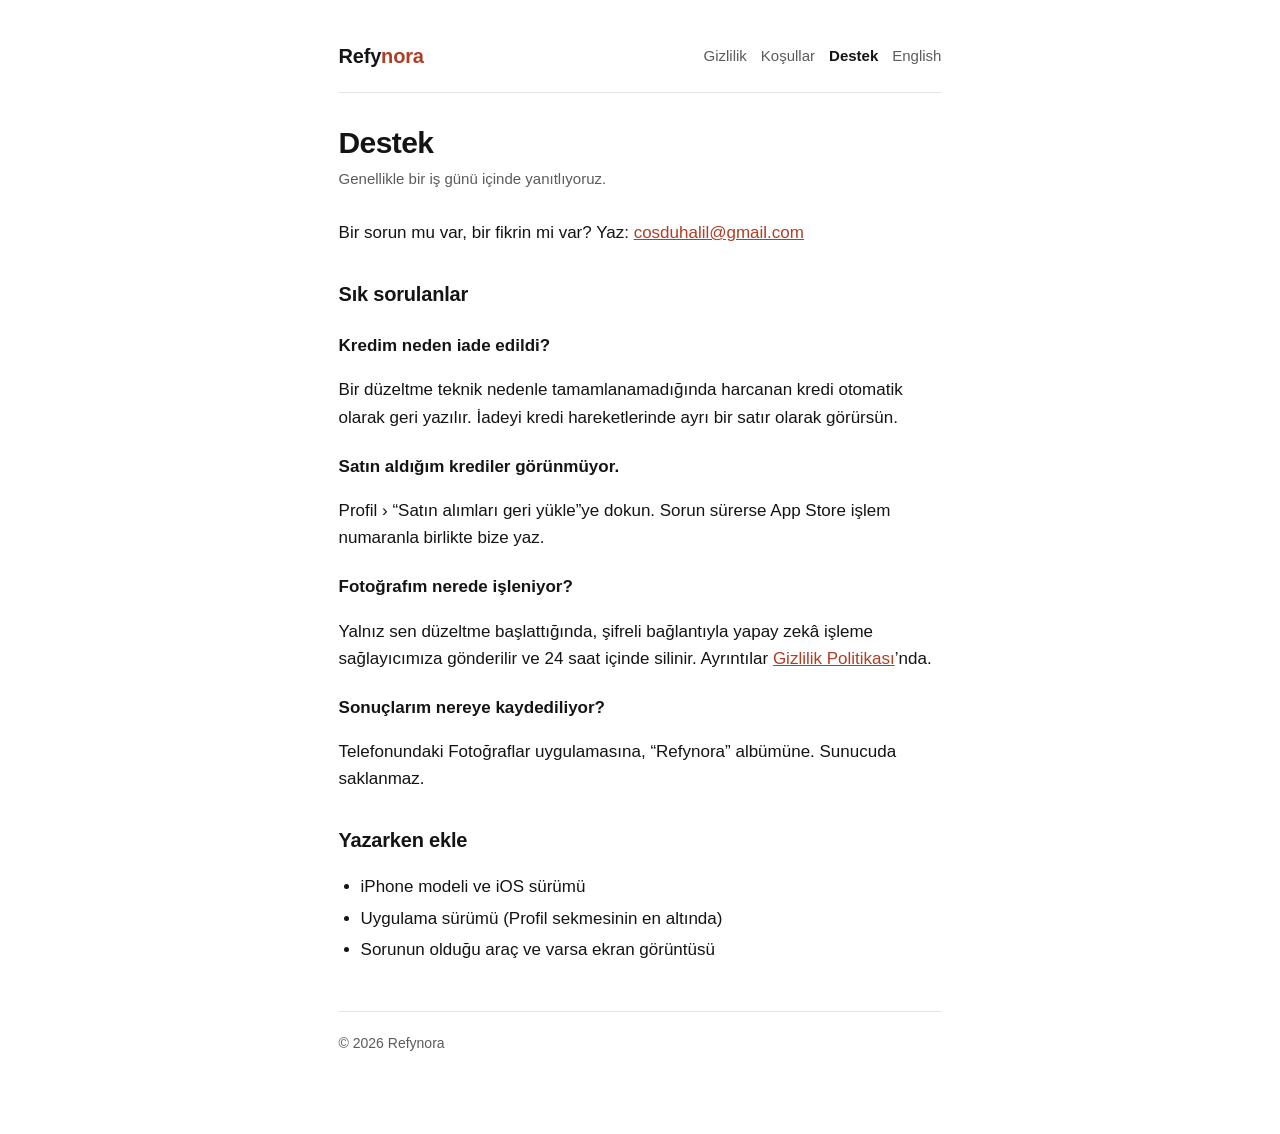
==== destek/index.html @ af69e692 "Refynora legal and support pages, Turkish and English" ====
<!doctype html>
<html lang="tr">
<head>
<meta charset="utf-8">
<meta name="viewport" content="width=device-width, initial-scale=1">
<title>Destek · Refynora</title>
<style>
  :root { --bg:#fff; --fg:#141416; --muted:#5b5b60; --line:#e6e6ea; --accent:#B03D24; }
  @media (prefers-color-scheme: dark) { :root { --bg:#0f0f11; --fg:#f4f4f5; --muted:#a1a1aa; --line:#27272a; --accent:#E96A4B; } }
  * { box-sizing: border-box; }
  body { margin:0; background:var(--bg); color:var(--fg); font: 17px/1.6 -apple-system, BlinkMacSystemFont, "Segoe UI", Roboto, sans-serif; }
  main { max-width: 68ch; margin: 0 auto; padding: 40px 20px 80px; }
  header { display:flex; justify-content:space-between; align-items:center; gap:16px; padding-bottom:20px; border-bottom:1px solid var(--line); margin-bottom:32px; flex-wrap:wrap; }
  header a.brand { font-weight:700; text-decoration:none; color:var(--fg); letter-spacing:-.01em; font-size:20px; }
  header a.brand span { color:var(--accent); }
  nav a { color:var(--muted); text-decoration:none; margin-left:14px; font-size:15px; }
  nav a[aria-current] { color:var(--fg); font-weight:600; }
  h1 { font-size:30px; line-height:1.2; letter-spacing:-.02em; margin:0 0 6px; }
  .meta { color:var(--muted); font-size:15px; margin:0 0 28px; }
  h2 { font-size:20px; margin:32px 0 8px; letter-spacing:-.01em; }
  h3 { font-size:17px; margin:22px 0 6px; }
  ul { padding-left: 22px; }
  li { margin: 4px 0; }
  a { color: var(--accent); }
  footer { margin-top:48px; padding-top:20px; border-top:1px solid var(--line); color:var(--muted); font-size:14px; }
</style>
</head>
<body>
<main>
  <header>
    <a class="brand" href="../">Refy<span>nora</span></a>
    <nav><a href="../gizlilik/">Gizlilik</a><a href="../kosullar/">Koşullar</a><a href="../destek/" aria-current="page">Destek</a><a href="../support/">English</a></nav>
  </header>
  <h1>Destek</h1>
  <p class="meta">Genellikle bir iş günü içinde yanıtlıyoruz.</p>
<p>Bir sorun mu var, bir fikrin mi var? Yaz: <a href="mailto:cosduhalil@gmail.com">cosduhalil@gmail.com</a></p>

<h2>Sık sorulanlar</h2>
<h3>Kredim neden iade edildi?</h3>
<p>Bir düzeltme teknik nedenle tamamlanamadığında harcanan kredi otomatik olarak geri yazılır. İadeyi kredi hareketlerinde ayrı bir satır olarak görürsün.</p>

<h3>Satın aldığım krediler görünmüyor.</h3>
<p>Profil › “Satın alımları geri yükle”ye dokun. Sorun sürerse App Store işlem numaranla birlikte bize yaz.</p>

<h3>Fotoğrafım nerede işleniyor?</h3>
<p>Yalnız sen düzeltme başlattığında, şifreli bağlantıyla yapay zekâ işleme sağlayıcımıza gönderilir ve 24 saat içinde silinir. Ayrıntılar <a href="../gizlilik/">Gizlilik Politikası</a>’nda.</p>

<h3>Sonuçlarım nereye kaydediliyor?</h3>
<p>Telefonundaki Fotoğraflar uygulamasına, “Refynora” albümüne. Sunucuda saklanmaz.</p>

<h2>Yazarken ekle</h2>
<ul>
  <li>iPhone modeli ve iOS sürümü</li>
  <li>Uygulama sürümü (Profil sekmesinin en altında)</li>
  <li>Sorunun olduğu araç ve varsa ekran görüntüsü</li>
</ul>
  <footer>© 2026 Refynora</footer>
</main>
</body>
</html>
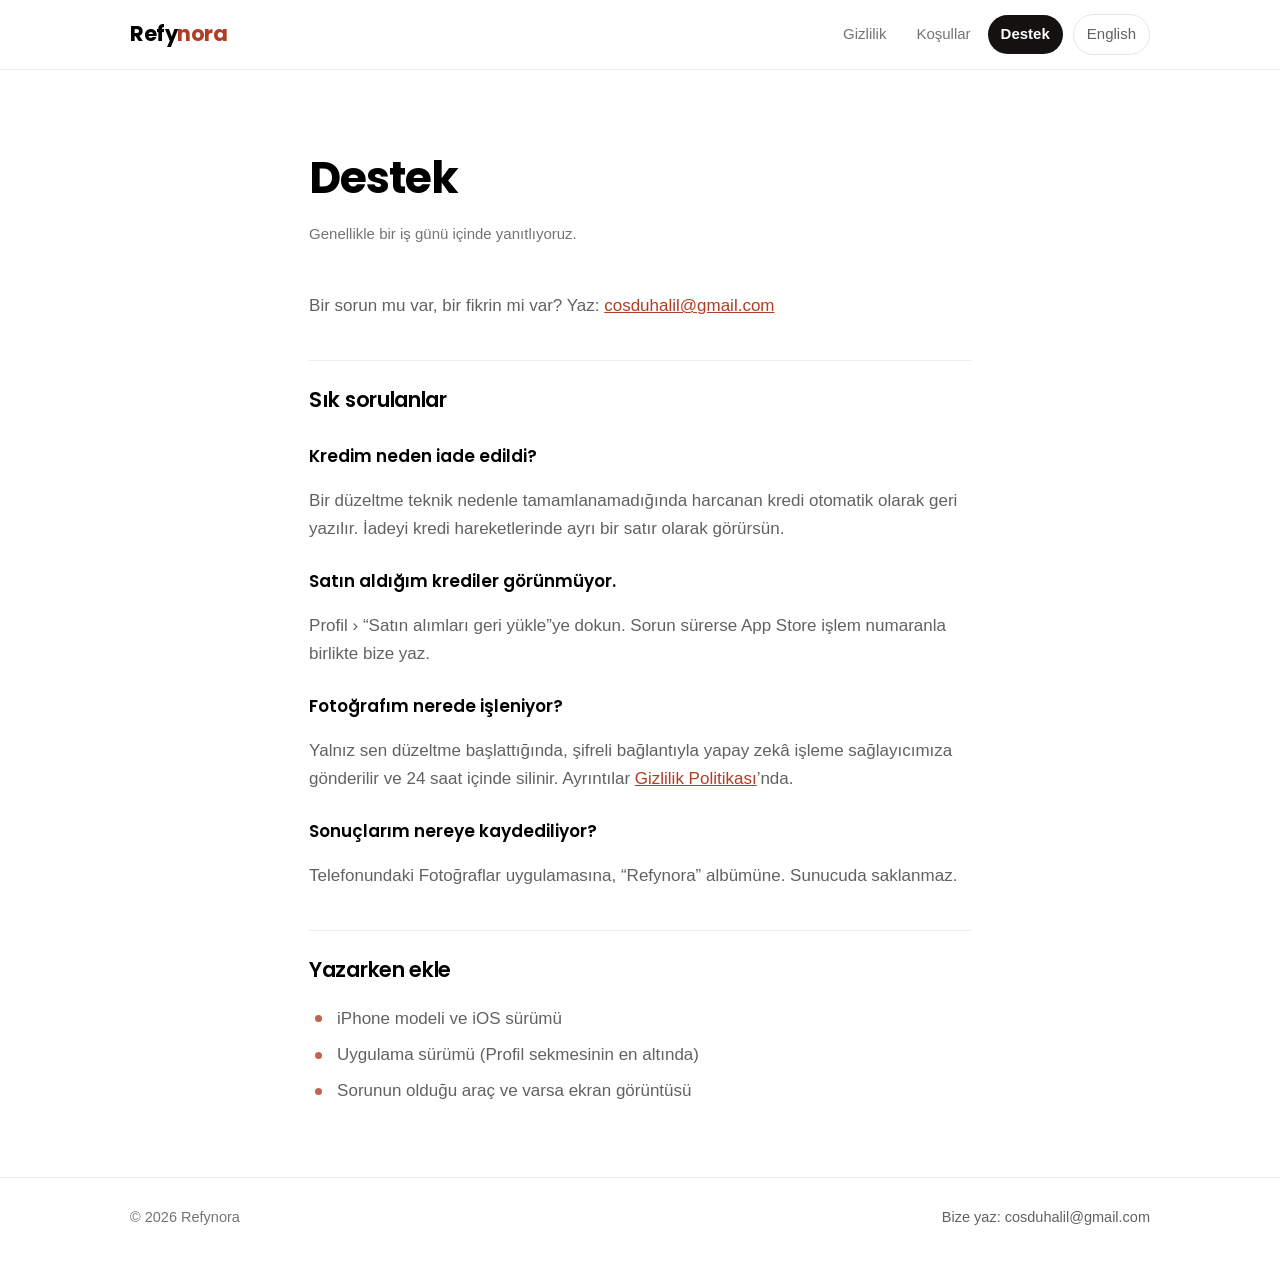
==== commit ad8bbc32: "Redesign as a product site: brand tokens, Poppins display, hero landing Dark-first palette and compo" ====
--- a/destek/index.html
+++ b/destek/index.html
@@ -4,35 +4,31 @@
 <meta charset="utf-8">
 <meta name="viewport" content="width=device-width, initial-scale=1">
 <title>Destek · Refynora</title>
-<style>
-  :root { --bg:#fff; --fg:#141416; --muted:#5b5b60; --line:#e6e6ea; --accent:#B03D24; }
-  @media (prefers-color-scheme: dark) { :root { --bg:#0f0f11; --fg:#f4f4f5; --muted:#a1a1aa; --line:#27272a; --accent:#E96A4B; } }
-  * { box-sizing: border-box; }
-  body { margin:0; background:var(--bg); color:var(--fg); font: 17px/1.6 -apple-system, BlinkMacSystemFont, "Segoe UI", Roboto, sans-serif; }
-  main { max-width: 68ch; margin: 0 auto; padding: 40px 20px 80px; }
-  header { display:flex; justify-content:space-between; align-items:center; gap:16px; padding-bottom:20px; border-bottom:1px solid var(--line); margin-bottom:32px; flex-wrap:wrap; }
-  header a.brand { font-weight:700; text-decoration:none; color:var(--fg); letter-spacing:-.01em; font-size:20px; }
-  header a.brand span { color:var(--accent); }
-  nav a { color:var(--muted); text-decoration:none; margin-left:14px; font-size:15px; }
-  nav a[aria-current] { color:var(--fg); font-weight:600; }
-  h1 { font-size:30px; line-height:1.2; letter-spacing:-.02em; margin:0 0 6px; }
-  .meta { color:var(--muted); font-size:15px; margin:0 0 28px; }
-  h2 { font-size:20px; margin:32px 0 8px; letter-spacing:-.01em; }
-  h3 { font-size:17px; margin:22px 0 6px; }
-  ul { padding-left: 22px; }
-  li { margin: 4px 0; }
-  a { color: var(--accent); }
-  footer { margin-top:48px; padding-top:20px; border-top:1px solid var(--line); color:var(--muted); font-size:14px; }
-</style>
+<meta name="description" content="Refynora desteği ve sık sorulanlar.">
+<meta property="og:title" content="Destek · Refynora">
+<meta property="og:description" content="Refynora desteği ve sık sorulanlar.">
+<meta property="og:image" content="https://halilcosdu.github.io/refynora-legal/assets/icon-180.png">
+<meta name="theme-color" content="#000000" media="(prefers-color-scheme: dark)">
+<meta name="theme-color" content="#ffffff" media="(prefers-color-scheme: light)">
+<link rel="icon" type="image/png" sizes="32x32" href="../assets/favicon-32.png">
+<link rel="apple-touch-icon" href="../assets/icon-180.png">
+<link rel="alternate" hreflang="tr" href="https://halilcosdu.github.io/refynora-legal/destek/">
+<link rel="alternate" hreflang="en" href="https://halilcosdu.github.io/refynora-legal/support/">
+<link rel="preconnect" href="https://fonts.googleapis.com">
+<link rel="preconnect" href="https://fonts.gstatic.com" crossorigin>
+<link href="https://fonts.googleapis.com/css2?family=Poppins:wght@500;600;700&display=swap" rel="stylesheet">
+<link rel="stylesheet" href="../styles.css">
 </head>
 <body>
-<main>
-  <header>
-    <a class="brand" href="../">Refy<span>nora</span></a>
-    <nav><a href="../gizlilik/">Gizlilik</a><a href="../kosullar/">Koşullar</a><a href="../destek/" aria-current="page">Destek</a><a href="../support/">English</a></nav>
-  </header>
+<div class="nav"><div class="nav-in">
+  <a class="brand" href="../">Refy<span>nora</span></a>
+  <nav><a href="../gizlilik/">Gizlilik</a><a href="../kosullar/">Koşullar</a><a href="../destek/" aria-current="page">Destek</a><a class="lang" href="../support/">English</a></nav>
+</div></div>
+<header class="doc-head"><div class="wrap">
   <h1>Destek</h1>
   <p class="meta">Genellikle bir iş günü içinde yanıtlıyoruz.</p>
+</div></header>
+<main class="wrap prose">
 <p>Bir sorun mu var, bir fikrin mi var? Yaz: <a href="mailto:cosduhalil@gmail.com">cosduhalil@gmail.com</a></p>
 
 <h2>Sık sorulanlar</h2>
@@ -54,7 +50,10 @@
   <li>Uygulama sürümü (Profil sekmesinin en altında)</li>
   <li>Sorunun olduğu araç ve varsa ekran görüntüsü</li>
 </ul>
-  <footer>© 2026 Refynora</footer>
 </main>
+<footer class="site"><div class="wrap">
+  <span>© 2026 Refynora</span>
+  <a href="mailto:cosduhalil@gmail.com">Bize yaz: cosduhalil@gmail.com</a>
+</div></footer>
 </body>
 </html>
--- a/styles.css
+++ b/styles.css
@@ -0,0 +1,232 @@
+/* Refynora — uygulamanın tasarım belirteçlerinin web karşılığı.
+   Kaynak: mobile/ios/Refynora/DesignSystem/Tokens.swift (koyu öncelikli). */
+
+:root {
+  --bg: #000;
+  --surface: #1a1a1c;
+  --surface2: #131315;
+  --fg: #fff;
+  --fg2: rgba(255, 255, 255, .72);
+  --fg3: rgba(255, 255, 255, .60);
+  --rule: rgba(255, 255, 255, .08);
+  --hairline: rgba(255, 255, 255, .06);
+  --accent: #e96a4b;
+  --btn: #cc4a2e;
+  --on-btn: #fff;
+  --nav-bg: rgba(0, 0, 0, .72);
+  --glow: rgba(233, 106, 75, .14);
+  --pill-bg: #fff;
+  --pill-fg: #111;
+}
+@media (prefers-color-scheme: light) {
+  :root {
+    --bg: #fff;
+    --surface: #f2f2f7;
+    --surface2: #fff;
+    --fg: #000;
+    --fg2: rgba(0, 0, 0, .62);
+    --fg3: rgba(0, 0, 0, .55);
+    --rule: rgba(0, 0, 0, .10);
+    --hairline: rgba(0, 0, 0, .07);
+    --accent: #b03d24;
+    --nav-bg: rgba(255, 255, 255, .78);
+    --glow: rgba(176, 61, 36, .10);
+    --pill-bg: #141210;
+    --pill-fg: #fff;
+  }
+}
+
+* { box-sizing: border-box; }
+html { scroll-behavior: smooth; }
+body {
+  margin: 0;
+  background: var(--bg);
+  color: var(--fg);
+  font: 17px/1.65 -apple-system, BlinkMacSystemFont, "Segoe UI", Roboto, "Helvetica Neue", sans-serif;
+  -webkit-font-smoothing: antialiased;
+  text-rendering: optimizeLegibility;
+}
+.display, h1, h2, h3 { font-family: "Poppins", -apple-system, sans-serif; }
+
+a { color: var(--accent); }
+:focus-visible { outline: 2px solid var(--accent); outline-offset: 3px; border-radius: 4px; }
+::selection { background: var(--accent); color: #fff; }
+
+/* ── Nav ───────────────────────────────────────────────────────────── */
+.nav {
+  position: sticky; top: 0; z-index: 10;
+  backdrop-filter: blur(18px); -webkit-backdrop-filter: blur(18px);
+  background: var(--nav-bg);
+  border-bottom: 1px solid var(--hairline);
+}
+.nav-in {
+  max-width: 1060px; margin: 0 auto; padding: 14px 20px;
+  display: flex; align-items: center; justify-content: space-between; gap: 12px;
+}
+.brand {
+  font-family: "Poppins", sans-serif; font-weight: 700; font-size: 21px;
+  letter-spacing: -.02em; color: var(--fg); text-decoration: none;
+}
+.brand span { color: var(--accent); }
+.nav nav { display: flex; align-items: center; gap: 4px; flex-wrap: wrap; }
+.nav nav a {
+  color: var(--fg3); text-decoration: none; font-size: 15px;
+  padding: 7px 13px; border-radius: 999px; transition: color .15s;
+}
+.nav nav a:hover { color: var(--fg); }
+.nav nav a[aria-current] { background: var(--pill-bg); color: var(--pill-fg); font-weight: 600; }
+.nav nav a.lang { border: 1px solid var(--rule); margin-left: 6px; color: var(--fg2); }
+.nav nav a.lang:hover { border-color: var(--fg3); color: var(--fg); }
+
+/* ── Ortak yerleşim ────────────────────────────────────────────────── */
+.wrap { max-width: 1060px; margin: 0 auto; padding: 0 20px; }
+footer.site {
+  border-top: 1px solid var(--hairline);
+  margin-top: 72px; padding: 28px 0 48px;
+  color: var(--fg3); font-size: 14.5px;
+}
+footer.site .wrap { display: flex; justify-content: space-between; gap: 12px; flex-wrap: wrap; }
+footer.site a { color: var(--fg2); text-decoration: none; }
+footer.site a:hover { color: var(--accent); }
+
+/* ── Hero (index) ──────────────────────────────────────────────────── */
+.hero {
+  position: relative; overflow: hidden;
+  padding: clamp(48px, 9vw, 104px) 0 clamp(36px, 6vw, 72px);
+}
+.hero::before {
+  content: ""; position: absolute; inset: -40% -20% auto;
+  height: 130%; pointer-events: none;
+  background: radial-gradient(52% 46% at 68% 12%, var(--glow), transparent 70%);
+}
+.hero .wrap {
+  position: relative;
+  display: grid; grid-template-columns: minmax(0, 1fr) minmax(0, 340px);
+  gap: clamp(28px, 6vw, 72px); align-items: center;
+}
+.kicker {
+  display: inline-flex; align-items: center; gap: 8px;
+  font-size: 12.5px; font-weight: 600; letter-spacing: .14em;
+  color: var(--accent); text-transform: uppercase;
+  border: 1px solid var(--rule); border-radius: 999px; padding: 7px 14px;
+  margin: 0 0 22px;
+}
+.hero h1 {
+  font-size: clamp(34px, 5.4vw, 56px); font-weight: 700;
+  letter-spacing: -.025em; line-height: 1.08; margin: 0 0 18px;
+}
+.hero h1 em { font-style: normal; color: var(--accent); }
+.hero .sub { color: var(--fg2); font-size: clamp(17px, 2vw, 19px); max-width: 46ch; margin: 0 0 26px; }
+.chips { display: flex; flex-wrap: wrap; gap: 10px; margin: 0 0 30px; padding: 0; list-style: none; }
+.chips li {
+  display: inline-flex; align-items: center; gap: 7px;
+  background: var(--surface); border: 1px solid var(--hairline);
+  border-radius: 999px; padding: 8px 14px;
+  font-size: 14.5px; font-weight: 500; color: var(--fg2);
+}
+.chips li::before { content: "✓"; color: var(--accent); font-weight: 700; }
+.soon {
+  display: inline-flex; align-items: center; gap: 9px;
+  background: var(--surface); border: 1px solid var(--rule);
+  border-radius: 14px; padding: 12px 18px;
+  font-size: 15px; font-weight: 600; color: var(--fg);
+}
+.soon svg { width: 17px; height: 17px; fill: currentColor; }
+.soon small { display: block; font-size: 11.5px; font-weight: 500; color: var(--fg3); letter-spacing: .02em; }
+
+.phone {
+  border-radius: 44px; overflow: hidden;
+  border: 1px solid var(--rule);
+  outline: 8px solid var(--surface2);
+  box-shadow: 0 30px 80px -20px rgba(0, 0, 0, .55);
+  line-height: 0; justify-self: center;
+  max-width: 320px; width: 100%;
+}
+.phone img { width: 100%; height: auto; display: block; }
+
+/* ── Kart ızgaraları (index) ───────────────────────────────────────── */
+.section { padding: clamp(28px, 5vw, 48px) 0 0; }
+.section h2 {
+  font-size: 15px; font-weight: 600; letter-spacing: .12em; text-transform: uppercase;
+  color: var(--fg3); margin: 0 0 16px;
+}
+.cards { display: grid; grid-template-columns: repeat(3, 1fr); gap: 14px; }
+.card {
+  display: block; background: var(--surface);
+  border: 1px solid var(--hairline); border-radius: 20px;
+  padding: 22px 22px 20px; text-decoration: none;
+  transition: transform .18s ease, border-color .18s ease;
+}
+.card:hover { transform: translateY(-2px); border-color: var(--rule); }
+.card b {
+  display: block; font-family: "Poppins", sans-serif; font-weight: 600;
+  font-size: 17.5px; letter-spacing: -.01em; color: var(--fg); margin-bottom: 5px;
+}
+.card span { color: var(--fg3); font-size: 14.5px; line-height: 1.5; display: block; }
+.card em { display: inline-block; margin-top: 14px; color: var(--accent); font-style: normal; font-size: 14.5px; font-weight: 600; }
+
+.support-card {
+  margin-top: 14px; background: var(--surface);
+  border: 1px solid var(--hairline); border-radius: 24px;
+  padding: clamp(24px, 4vw, 40px);
+  display: flex; align-items: center; justify-content: space-between; gap: 24px; flex-wrap: wrap;
+}
+.support-card h3 { font-size: 22px; font-weight: 600; letter-spacing: -.015em; margin: 0 0 6px; }
+.support-card p { margin: 0; color: var(--fg2); font-size: 15.5px; }
+.btn {
+  display: inline-block; background: var(--btn); color: var(--on-btn);
+  font-weight: 600; font-size: 16px; text-decoration: none;
+  border-radius: 999px; padding: 14px 26px;
+  transition: filter .15s;
+}
+.btn:hover { filter: brightness(1.08); }
+
+/* ── Yasal sayfalar ────────────────────────────────────────────────── */
+.doc-head { position: relative; overflow: hidden; padding: clamp(40px, 7vw, 72px) 0 8px; }
+.doc-head::before {
+  content: ""; position: absolute; inset: -60% -20% auto;
+  height: 150%; pointer-events: none;
+  background: radial-gradient(46% 40% at 30% 0%, var(--glow), transparent 70%);
+}
+.doc-head .wrap { position: relative; max-width: calc(70ch + 40px); }
+.doc-head h1 { font-size: clamp(30px, 4.6vw, 44px); font-weight: 700; letter-spacing: -.025em; margin: 0 0 8px; }
+.doc-head .meta { color: var(--fg3); font-size: 15px; margin: 0; }
+
+.prose { max-width: calc(70ch + 40px); padding-top: 20px; }
+.prose p, .prose li { color: var(--fg2); }
+.prose strong { color: var(--fg); }
+.prose h2 {
+  font-size: 21px; font-weight: 600; letter-spacing: -.015em;
+  color: var(--fg); margin: 40px 0 10px; padding-top: 22px;
+  border-top: 1px solid var(--hairline);
+}
+.prose h3 { font-size: 17px; font-weight: 600; color: var(--fg); margin: 24px 0 6px; }
+.prose ul { padding-left: 6px; list-style: none; }
+.prose li { margin: 8px 0; padding-left: 22px; position: relative; }
+.prose li::before {
+  content: ""; position: absolute; left: 0; top: .62em;
+  width: 7px; height: 7px; border-radius: 999px; background: var(--accent); opacity: .8;
+}
+
+/* ── Duyarlılık ────────────────────────────────────────────────────── */
+@media (max-width: 860px) {
+  .hero .wrap { grid-template-columns: 1fr; }
+  .phone { max-width: 260px; }
+  .cards { grid-template-columns: 1fr; }
+}
+@media (max-width: 520px) {
+  .nav-in { padding: 12px 14px; }
+  .brand { font-size: 18px; }
+  .nav nav { gap: 0; }
+  .nav nav a { font-size: 13.5px; padding: 6px 8px; }
+  .nav nav a.lang { margin-left: 2px; padding: 6px 10px; }
+}
+@media (prefers-reduced-motion: reduce) {
+  html { scroll-behavior: auto; }
+  .card, .card:hover { transition: none; transform: none; }
+}
+@media print {
+  :root { --bg: #fff; --fg: #000; --fg2: #222; --fg3: #555; --accent: #b03d24; --hairline: #ddd; --rule: #ccc; --surface: #fff; }
+  .nav, footer.site, .hero::before, .doc-head::before { display: none; }
+  body { font-size: 12pt; }
+}
